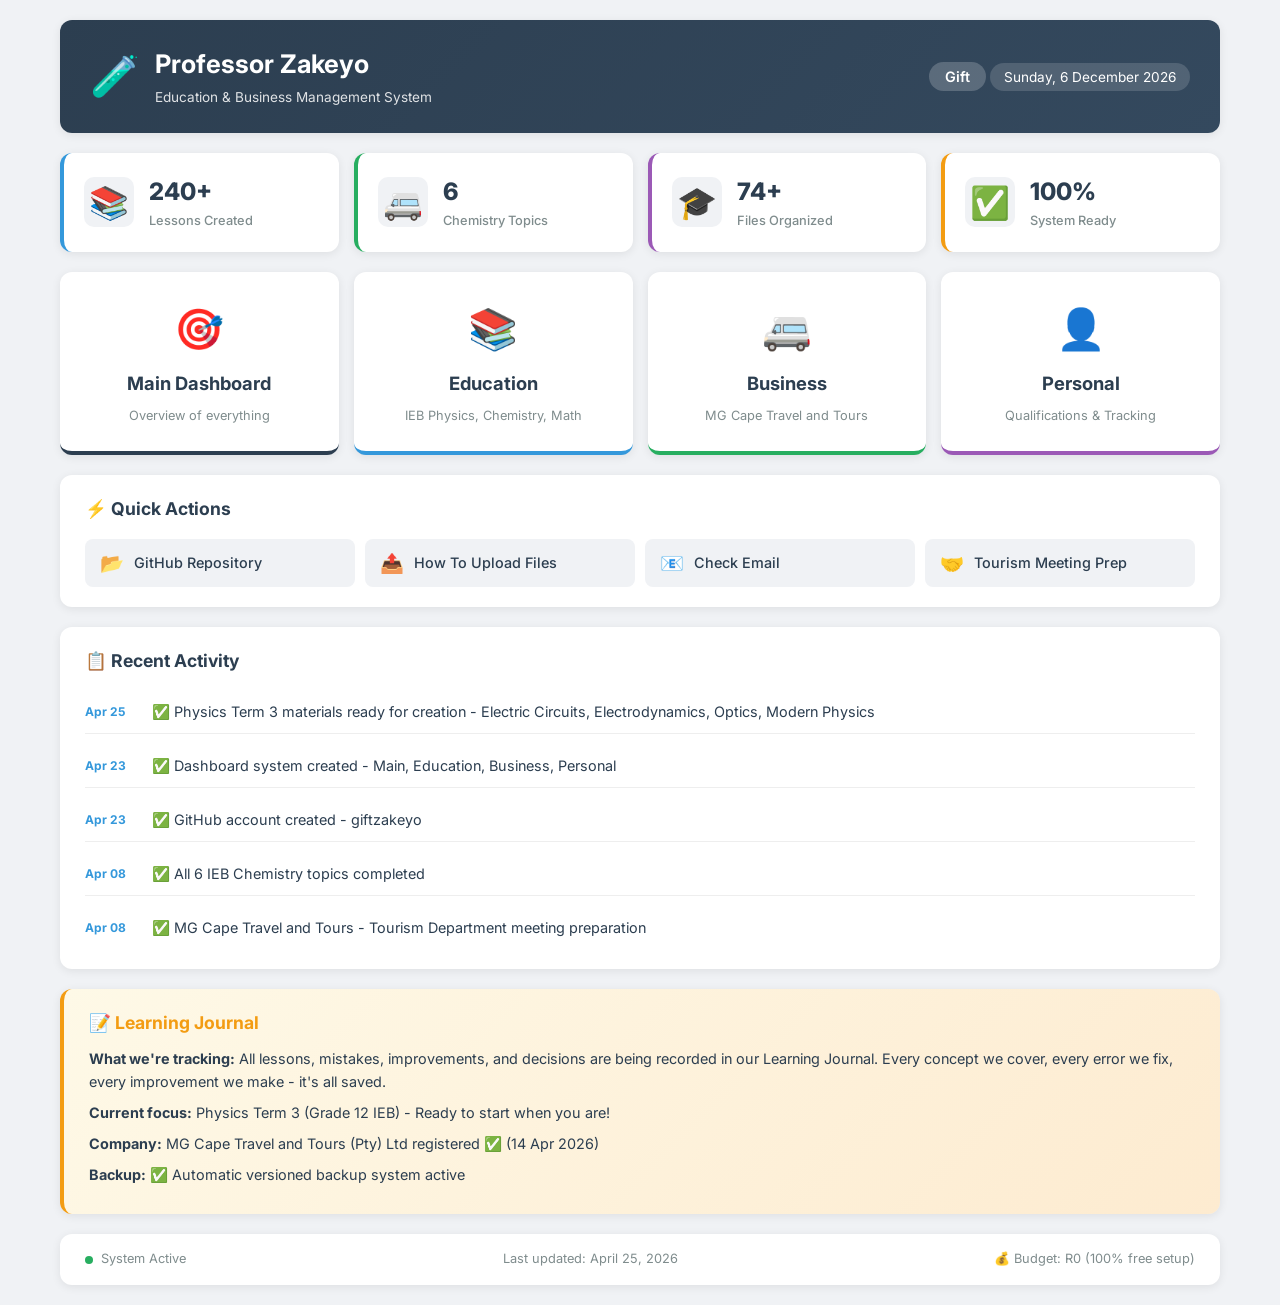
==== docs/index.html @ 8936907a "Initial commit: Complete Education & Business Management System" ====
<!DOCTYPE html>
<html lang="en">
<head>
    <meta charset="UTF-8">
    <meta name="viewport" content="width=device-width, initial-scale=1.0">
    <title>Professor Zakeyo - Education & Business Dashboard</title>
    <link rel="stylesheet" href="assets/css/dashboard.css">
    <link rel="preconnect" href="https://fonts.googleapis.com">
    <link href="https://fonts.googleapis.com/css2?family=Inter:wght@300;400;500;600;700;800&display=swap" rel="stylesheet">
</head>
<body>
    <div class="container">
        <!-- Header -->
        <header class="header">
            <div class="header-content">
                <div class="logo-area">
                    <span class="logo-icon">🧪</span>
                    <div>
                        <h1>Professor Zakeyo</h1>
                        <p class="subtitle">Education & Business Management System</p>
                    </div>
                </div>
                <div class="user-info">
                    <span class="user-badge">Gift</span>
                    <span id="current-date" class="date-badge"></span>
                </div>
            </div>
        </header>

        <!-- Quick Stats -->
        <section class="quick-stats">
            <div class="stat-card education">
                <div class="stat-icon">📚</div>
                <div class="stat-content">
                    <span class="stat-value" id="lessons-count">240+</span>
                    <span class="stat-label">Lessons Created</span>
                </div>
            </div>
            <div class="stat-card business">
                <div class="stat-icon">🚐</div>
                <div class="stat-content">
                    <span class="stat-value" id="topics-count">6</span>
                    <span class="stat-label">Chemistry Topics</span>
                </div>
            </div>
            <div class="stat-card personal">
                <div class="stat-icon">🎓</div>
                <div class="stat-content">
                    <span class="stat-value" id="resources-count">74+</span>
                    <span class="stat-label">Files Organized</span>
                </div>
            </div>
            <div class="stat-card achievement">
                <div class="stat-icon">✅</div>
                <div class="stat-content">
                    <span class="stat-value" id="completion">100%</span>
                    <span class="stat-label">System Ready</span>
                </div>
            </div>
        </section>

        <!-- Main Navigation -->
        <section class="nav-cards">
            <a href="pages/dashboard-main.html" class="nav-card main">
                <span class="nav-icon">🎯</span>
                <span class="nav-title">Main Dashboard</span>
                <span class="nav-desc">Overview of everything</span>
            </a>
            <a href="pages/dashboard-education.html" class="nav-card education-card">
                <span class="nav-icon">📚</span>
                <span class="nav-title">Education</span>
                <span class="nav-desc">IEB Physics, Chemistry, Math</span>
            </a>
            <a href="pages/dashboard-business.html" class="nav-card business-card">
                <span class="nav-icon">🚐</span>
                <span class="nav-title">Business</span>
                <span class="nav-desc">MG Cape Travel and Tours</span>
            </a>
            <a href="pages/dashboard-personal.html" class="nav-card personal-card">
                <span class="nav-icon">👤</span>
                <span class="nav-title">Personal</span>
                <span class="nav-desc">Qualifications & Tracking</span>
            </a>
        </section>

        <!-- Quick Actions -->
        <section class="quick-actions">
            <h2>⚡ Quick Actions</h2>
            <div class="action-grid">
                <button class="action-btn" onclick="window.open('https://github.com/giftzakeyo/Educational-Business-Management')">
                    <span class="action-icon">📂</span>
                    GitHub Repository
                </button>
                <button class="action-btn" onclick="window.open('https://github.com/giftzakeyo/Educational-Business-Management/blob/main/docs/Github_Upload_Guide.md')">
                    <span class="action-icon">📤</span>
                    How To Upload Files
                </button>
                <button class="action-btn" onclick="window.open('https://mail.google.com/')">
                    <span class="action-icon">📧</span>
                    Check Email
                </button>
                <button class="action-btn" onclick="window.open('pages/tourism-meeting.html')">
                    <span class="action-icon">🤝</span>
                    Tourism Meeting Prep
                </button>
            </div>
        </section>

        <!-- Recent Activity Feed -->
        <section class="activity-feed">
            <h2>📋 Recent Activity</h2>
            <div class="activity-list">
                <div class="activity-item">
                    <span class="activity-date">Apr 25</span>
                    <span class="activity-text">✅ Physics Term 3 materials ready for creation - Electric Circuits, Electrodynamics, Optics, Modern Physics</span>
                </div>
                <div class="activity-item">
                    <span class="activity-date">Apr 23</span>
                    <span class="activity-text">✅ Dashboard system created - Main, Education, Business, Personal</span>
                </div>
                <div class="activity-item">
                    <span class="activity-date">Apr 23</span>
                    <span class="activity-text">✅ GitHub account created - giftzakeyo</span>
                </div>
                <div class="activity-item">
                    <span class="activity-date">Apr 08</span>
                    <span class="activity-text">✅ All 6 IEB Chemistry topics completed</span>
                </div>
                <div class="activity-item">
                    <span class="activity-date">Apr 08</span>
                    <span class="activity-text">✅ MG Cape Travel and Tours - Tourism Department meeting preparation</span>
                </div>
            </div>
        </section>

        <!-- Learning Journal Note -->
        <section class="journal-note">
            <h2>📝 Learning Journal</h2>
            <div class="journal-entry">
                <p><strong>What we're tracking:</strong> All lessons, mistakes, improvements, and decisions are being recorded in our Learning Journal. Every concept we cover, every error we fix, every improvement we make - it's all saved.</p>
                <p><strong>Current focus:</strong> Physics Term 3 (Grade 12 IEB) - Ready to start when you are!</p>
                <p><strong>Company:</strong> MG Cape Travel and Tours (Pty) Ltd registered ✅ (14 Apr 2026)</p>
                <p><strong>Backup:</strong> ✅ Automatic versioned backup system active</p>
            </div>
        </section>

        <!-- Status Footer -->
        <footer class="status-bar">
            <div class="status-item">
                <span class="status-dot green"></span>
                <span>System Active</span>
            </div>
            <div class="status-item">
                <span>Last updated: April 25, 2026</span>
            </div>
            <div class="status-item">
                <span>💰 Budget: R0 (100% free setup)</span>
            </div>
        </footer>
    </div>

    <script src="assets/js/dashboard.js"></script>
</body>
</html>
---- docs/assets/css/dashboard.css ----
/* ==========================================
   PROFESSOR ZAKEYO DASHBOARD - Main Styles
   Zero budget, fully responsive
   ========================================== */

/* Reset & Base */
* {
    margin: 0;
    padding: 0;
    box-sizing: border-box;
}

:root {
    --primary: #2c3e50;
    --primary-light: #34495e;
    --accent-blue: #3498db;
    --accent-green: #27ae60;
    --accent-orange: #f39c12;
    --accent-purple: #9b59b6;
    --bg: #f0f2f5;
    --card-bg: #ffffff;
    --text: #2c3e50;
    --text-light: #7f8c8d;
    --shadow: 0 2px 10px rgba(0,0,0,0.08);
    --shadow-hover: 0 5px 20px rgba(0,0,0,0.12);
    --radius: 12px;
    --transition: all 0.3s ease;
}

body {
    font-family: 'Inter', -apple-system, BlinkMacSystemFont, sans-serif;
    background: var(--bg);
    color: var(--text);
    line-height: 1.6;
    min-height: 100vh;
}

.container {
    max-width: 1200px;
    margin: 0 auto;
    padding: 20px;
}

/* Header */
.header {
    background: linear-gradient(135deg, var(--primary) 0%, var(--primary-light) 100%);
    color: white;
    border-radius: var(--radius);
    padding: 24px 30px;
    margin-bottom: 20px;
    box-shadow: var(--shadow);
}

.header-content {
    display: flex;
    justify-content: space-between;
    align-items: center;
    flex-wrap: wrap;
    gap: 15px;
}

.logo-area {
    display: flex;
    align-items: center;
    gap: 15px;
}

.logo-icon {
    font-size: 2.5rem;
    line-height: 1;
}

.logo-area h1 {
    font-size: 1.6rem;
    font-weight: 700;
    margin: 0;
}

.subtitle {
    font-size: 0.85rem;
    opacity: 0.85;
    margin-top: 2px;
}

.user-badge {
    background: rgba(255,255,255,0.2);
    padding: 6px 16px;
    border-radius: 20px;
    font-weight: 600;
    font-size: 0.9rem;
}

.date-badge {
    background: rgba(255,255,255,0.15);
    padding: 6px 14px;
    border-radius: 20px;
    font-size: 0.85rem;
}

/* Quick Stats */
.quick-stats {
    display: grid;
    grid-template-columns: repeat(auto-fit, minmax(200px, 1fr));
    gap: 15px;
    margin-bottom: 20px;
}

.stat-card {
    background: var(--card-bg);
    border-radius: var(--radius);
    padding: 20px;
    display: flex;
    align-items: center;
    gap: 15px;
    box-shadow: var(--shadow);
    transition: var(--transition);
    border-left: 4px solid var(--accent-blue);
}

.stat-card:hover {
    transform: translateY(-2px);
    box-shadow: var(--shadow-hover);
}

.stat-card.education { border-left-color: var(--accent-blue); }
.stat-card.business { border-left-color: var(--accent-green); }
.stat-card.personal { border-left-color: var(--accent-purple); }
.stat-card.achievement { border-left-color: var(--accent-orange); }

.stat-icon {
    font-size: 2rem;
    width: 50px;
    height: 50px;
    display: flex;
    align-items: center;
    justify-content: center;
    background: var(--bg);
    border-radius: 10px;
}

.stat-content {
    display: flex;
    flex-direction: column;
}

.stat-value {
    font-size: 1.5rem;
    font-weight: 800;
    color: var(--primary);
}

.stat-label {
    font-size: 0.8rem;
    color: var(--text-light);
    font-weight: 500;
}

/* Navigation Cards */
.nav-cards {
    display: grid;
    grid-template-columns: repeat(auto-fit, minmax(240px, 1fr));
    gap: 15px;
    margin-bottom: 20px;
}

.nav-card {
    background: var(--card-bg);
    border-radius: var(--radius);
    padding: 25px;
    text-decoration: none;
    color: var(--text);
    box-shadow: var(--shadow);
    transition: var(--transition);
    display: flex;
    flex-direction: column;
    align-items: center;
    text-align: center;
    gap: 8px;
    border-bottom: 4px solid transparent;
}

.nav-card:hover {
    transform: translateY(-3px);
    box-shadow: var(--shadow-hover);
}

.nav-card.main { border-bottom-color: var(--primary); }
.nav-card.education-card { border-bottom-color: var(--accent-blue); }
.nav-card.business-card { border-bottom-color: var(--accent-green); }
.nav-card.personal-card { border-bottom-color: var(--accent-purple); }

.nav-icon {
    font-size: 2.5rem;
}

.nav-title {
    font-size: 1.15rem;
    font-weight: 700;
}

.nav-desc {
    font-size: 0.8rem;
    color: var(--text-light);
}

/* Quick Actions */
.quick-actions {
    background: var(--card-bg);
    border-radius: var(--radius);
    padding: 20px 25px;
    box-shadow: var(--shadow);
    margin-bottom: 20px;
}

.quick-actions h2 {
    font-size: 1.1rem;
    margin-bottom: 15px;
    color: var(--primary);
}

.action-grid {
    display: grid;
    grid-template-columns: repeat(auto-fit, minmax(200px, 1fr));
    gap: 10px;
}

.action-btn {
    background: var(--bg);
    border: none;
    border-radius: 8px;
    padding: 12px 15px;
    cursor: pointer;
    transition: var(--transition);
    font-size: 0.9rem;
    font-weight: 500;
    color: var(--text);
    text-align: left;
    display: flex;
    align-items: center;
    gap: 10px;
    font-family: inherit;
}

.action-btn:hover {
    background: var(--primary);
    color: white;
}

.action-icon {
    font-size: 1.2rem;
}

/* Activity Feed */
.activity-feed {
    background: var(--card-bg);
    border-radius: var(--radius);
    padding: 20px 25px;
    box-shadow: var(--shadow);
    margin-bottom: 20px;
}

.activity-feed h2 {
    font-size: 1.1rem;
    margin-bottom: 15px;
    color: var(--primary);
}

.activity-list {
    display: flex;
    flex-direction: column;
    gap: 10px;
}

.activity-item {
    display: flex;
    align-items: flex-start;
    gap: 12px;
    padding: 10px 0;
    border-bottom: 1px solid #eee;
}

.activity-item:last-child {
    border-bottom: none;
}

.activity-date {
    font-size: 0.75rem;
    font-weight: 700;
    color: var(--accent-blue);
    white-space: nowrap;
    min-width: 55px;
    padding-top: 2px;
}

.activity-text {
    font-size: 0.9rem;
    color: var(--text);
}

/* Journal Note */
.journal-note {
    background: linear-gradient(135deg, #fef9e7 0%, #fdebd0 100%);
    border-radius: var(--radius);
    padding: 20px 25px;
    box-shadow: var(--shadow);
    margin-bottom: 20px;
    border-left: 4px solid var(--accent-orange);
}

.journal-note h2 {
    font-size: 1.1rem;
    margin-bottom: 10px;
    color: var(--accent-orange);
}

.journal-entry p {
    font-size: 0.9rem;
    margin-bottom: 8px;
}

/* Status Bar */
.status-bar {
    background: var(--card-bg);
    border-radius: var(--radius);
    padding: 15px 25px;
    box-shadow: var(--shadow);
    display: flex;
    justify-content: space-between;
    align-items: center;
    flex-wrap: wrap;
    gap: 10px;
    font-size: 0.8rem;
    color: var(--text-light);
}

.status-item {
    display: flex;
    align-items: center;
    gap: 8px;
}

.status-dot {
    width: 8px;
    height: 8px;
    border-radius: 50%;
    display: inline-block;
}

.status-dot.green {
    background: var(--accent-green);
    animation: pulse 2s infinite;
}

@keyframes pulse {
    0%, 100% { opacity: 1; }
    50% { opacity: 0.5; }
}

/* Responsive */
@media (max-width: 768px) {
    .container {
        padding: 10px;
    }
    
    .header {
        padding: 18px 20px;
    }
    
    .header-content {
        flex-direction: column;
        text-align: center;
    }
    
    .logo-area {
        flex-direction: column;
    }
    
    .logo-area h1 {
        font-size: 1.3rem;
    }
    
    .quick-stats {
        grid-template-columns: repeat(2, 1fr);
    }
    
    .nav-cards {
        grid-template-columns: 1fr;
    }
    
    .action-grid {
        grid-template-columns: 1fr;
    }
    
    .status-bar {
        flex-direction: column;
        text-align: center;
    }
}

@media (max-width: 480px) {
    .quick-stats {
        grid-template-columns: 1fr;
    }
    
    .stat-card {
        padding: 15px;
    }
}
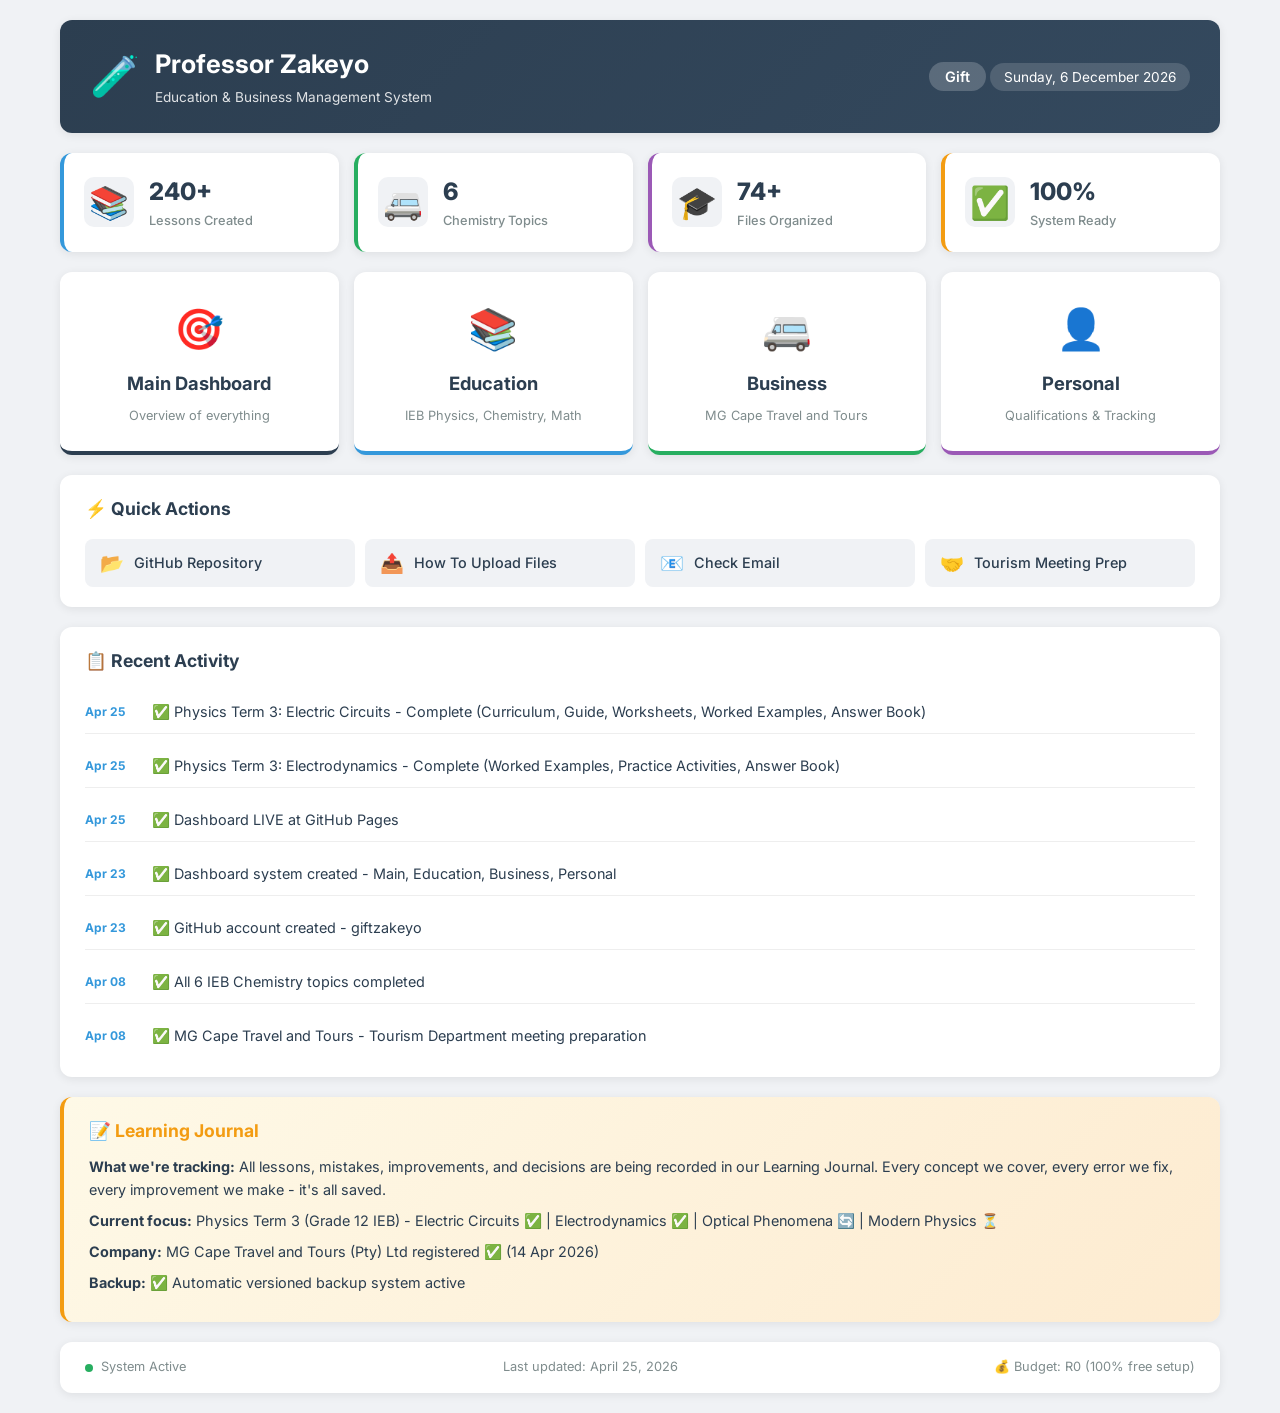
==== commit 7a55ed6b: "Update dashboard - Term 3 progress, activity feed, education page" ====
--- a/docs/index.html
+++ b/docs/index.html
@@ -112,7 +112,15 @@
             <div class="activity-list">
                 <div class="activity-item">
                     <span class="activity-date">Apr 25</span>
-                    <span class="activity-text">✅ Physics Term 3 materials ready for creation - Electric Circuits, Electrodynamics, Optics, Modern Physics</span>
+                    <span class="activity-text">✅ Physics Term 3: Electric Circuits - Complete (Curriculum, Guide, Worksheets, Worked Examples, Answer Book)</span>
+                </div>
+                <div class="activity-item">
+                    <span class="activity-date">Apr 25</span>
+                    <span class="activity-text">✅ Physics Term 3: Electrodynamics - Complete (Worked Examples, Practice Activities, Answer Book)</span>
+                </div>
+                <div class="activity-item">
+                    <span class="activity-date">Apr 25</span>
+                    <span class="activity-text">✅ Dashboard LIVE at GitHub Pages</span>
                 </div>
                 <div class="activity-item">
                     <span class="activity-date">Apr 23</span>
@@ -138,7 +146,7 @@
             <h2>📝 Learning Journal</h2>
             <div class="journal-entry">
                 <p><strong>What we're tracking:</strong> All lessons, mistakes, improvements, and decisions are being recorded in our Learning Journal. Every concept we cover, every error we fix, every improvement we make - it's all saved.</p>
-                <p><strong>Current focus:</strong> Physics Term 3 (Grade 12 IEB) - Ready to start when you are!</p>
+                <p><strong>Current focus:</strong> Physics Term 3 (Grade 12 IEB) - Electric Circuits ✅ | Electrodynamics ✅ | Optical Phenomena 🔄 | Modern Physics ⏳</p>
                 <p><strong>Company:</strong> MG Cape Travel and Tours (Pty) Ltd registered ✅ (14 Apr 2026)</p>
                 <p><strong>Backup:</strong> ✅ Automatic versioned backup system active</p>
             </div>
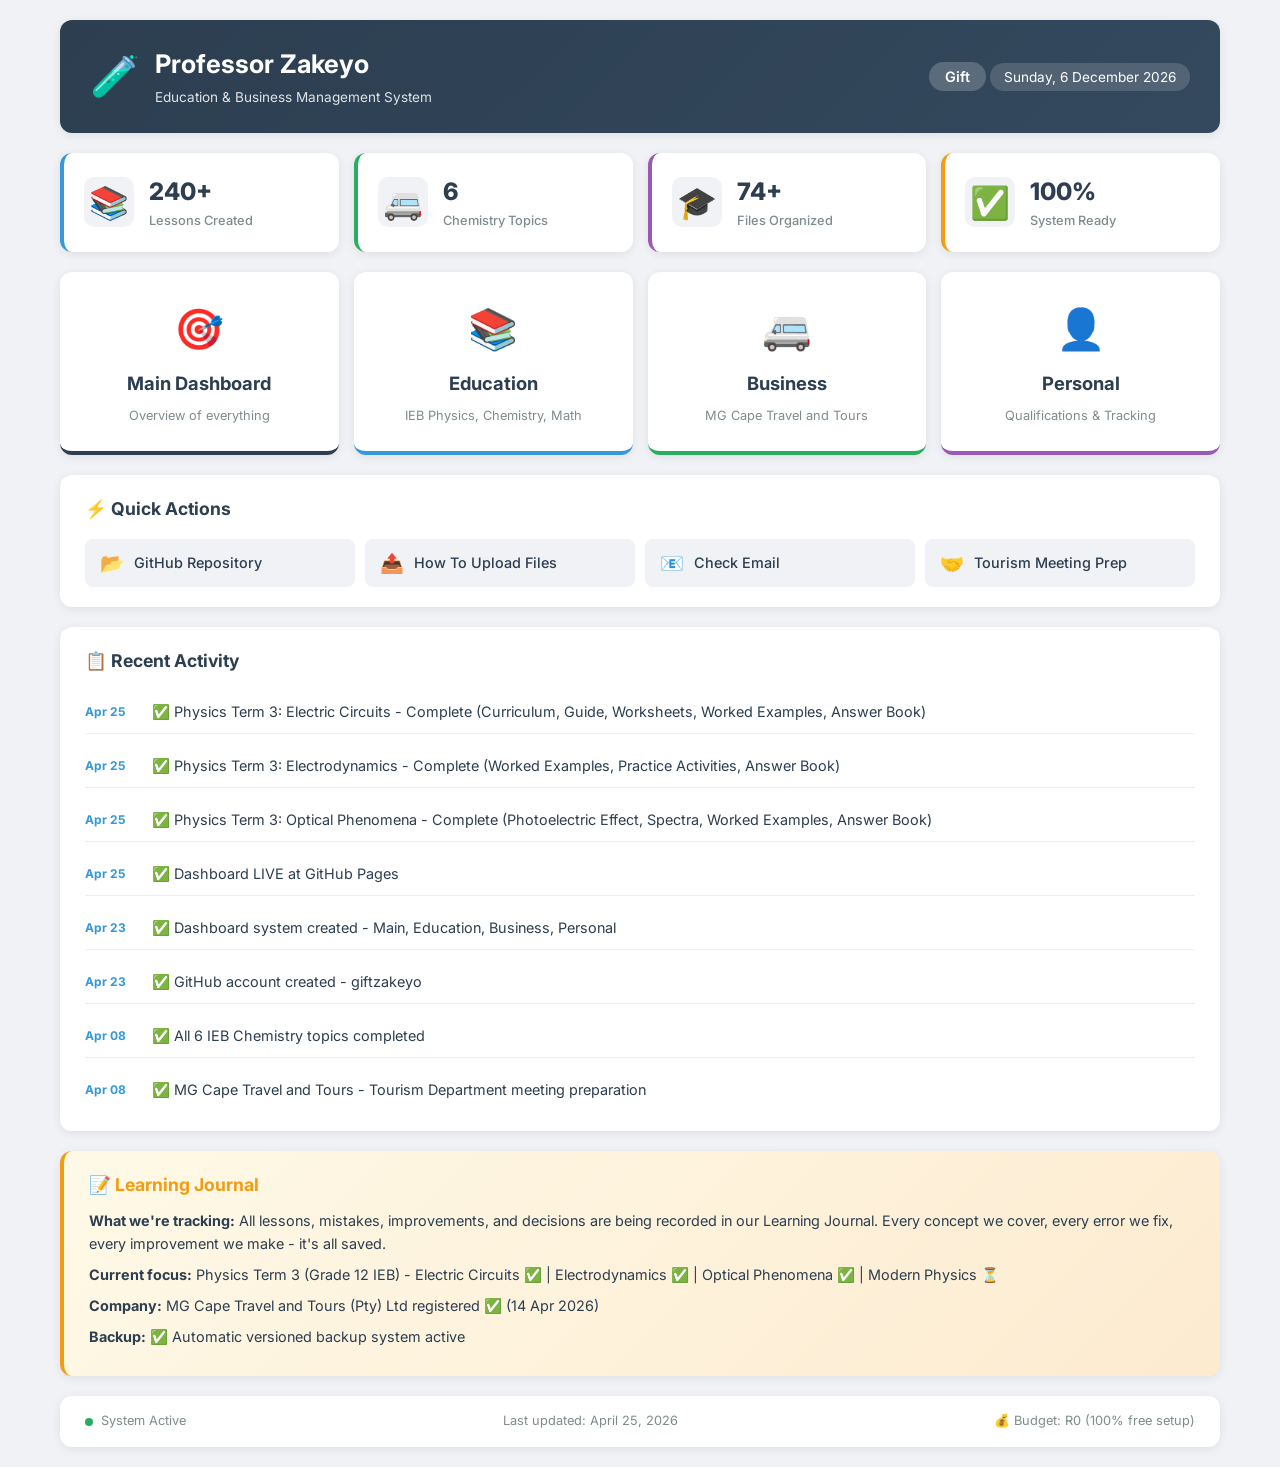
==== commit 9b03aae9: "Add Optical Phenomena - worked examples, practice activities, answer book + update dashboard" ====
--- a/docs/index.html
+++ b/docs/index.html
@@ -120,6 +120,10 @@
                 </div>
                 <div class="activity-item">
                     <span class="activity-date">Apr 25</span>
+                    <span class="activity-text">✅ Physics Term 3: Optical Phenomena - Complete (Photoelectric Effect, Spectra, Worked Examples, Answer Book)</span>
+                </div>
+                <div class="activity-item">
+                    <span class="activity-date">Apr 25</span>
                     <span class="activity-text">✅ Dashboard LIVE at GitHub Pages</span>
                 </div>
                 <div class="activity-item">
@@ -146,7 +150,7 @@
             <h2>📝 Learning Journal</h2>
             <div class="journal-entry">
                 <p><strong>What we're tracking:</strong> All lessons, mistakes, improvements, and decisions are being recorded in our Learning Journal. Every concept we cover, every error we fix, every improvement we make - it's all saved.</p>
-                <p><strong>Current focus:</strong> Physics Term 3 (Grade 12 IEB) - Electric Circuits ✅ | Electrodynamics ✅ | Optical Phenomena 🔄 | Modern Physics ⏳</p>
+                <p><strong>Current focus:</strong> Physics Term 3 (Grade 12 IEB) - Electric Circuits ✅ | Electrodynamics ✅ | Optical Phenomena ✅ | Modern Physics ⏳</p>
                 <p><strong>Company:</strong> MG Cape Travel and Tours (Pty) Ltd registered ✅ (14 Apr 2026)</p>
                 <p><strong>Backup:</strong> ✅ Automatic versioned backup system active</p>
             </div>
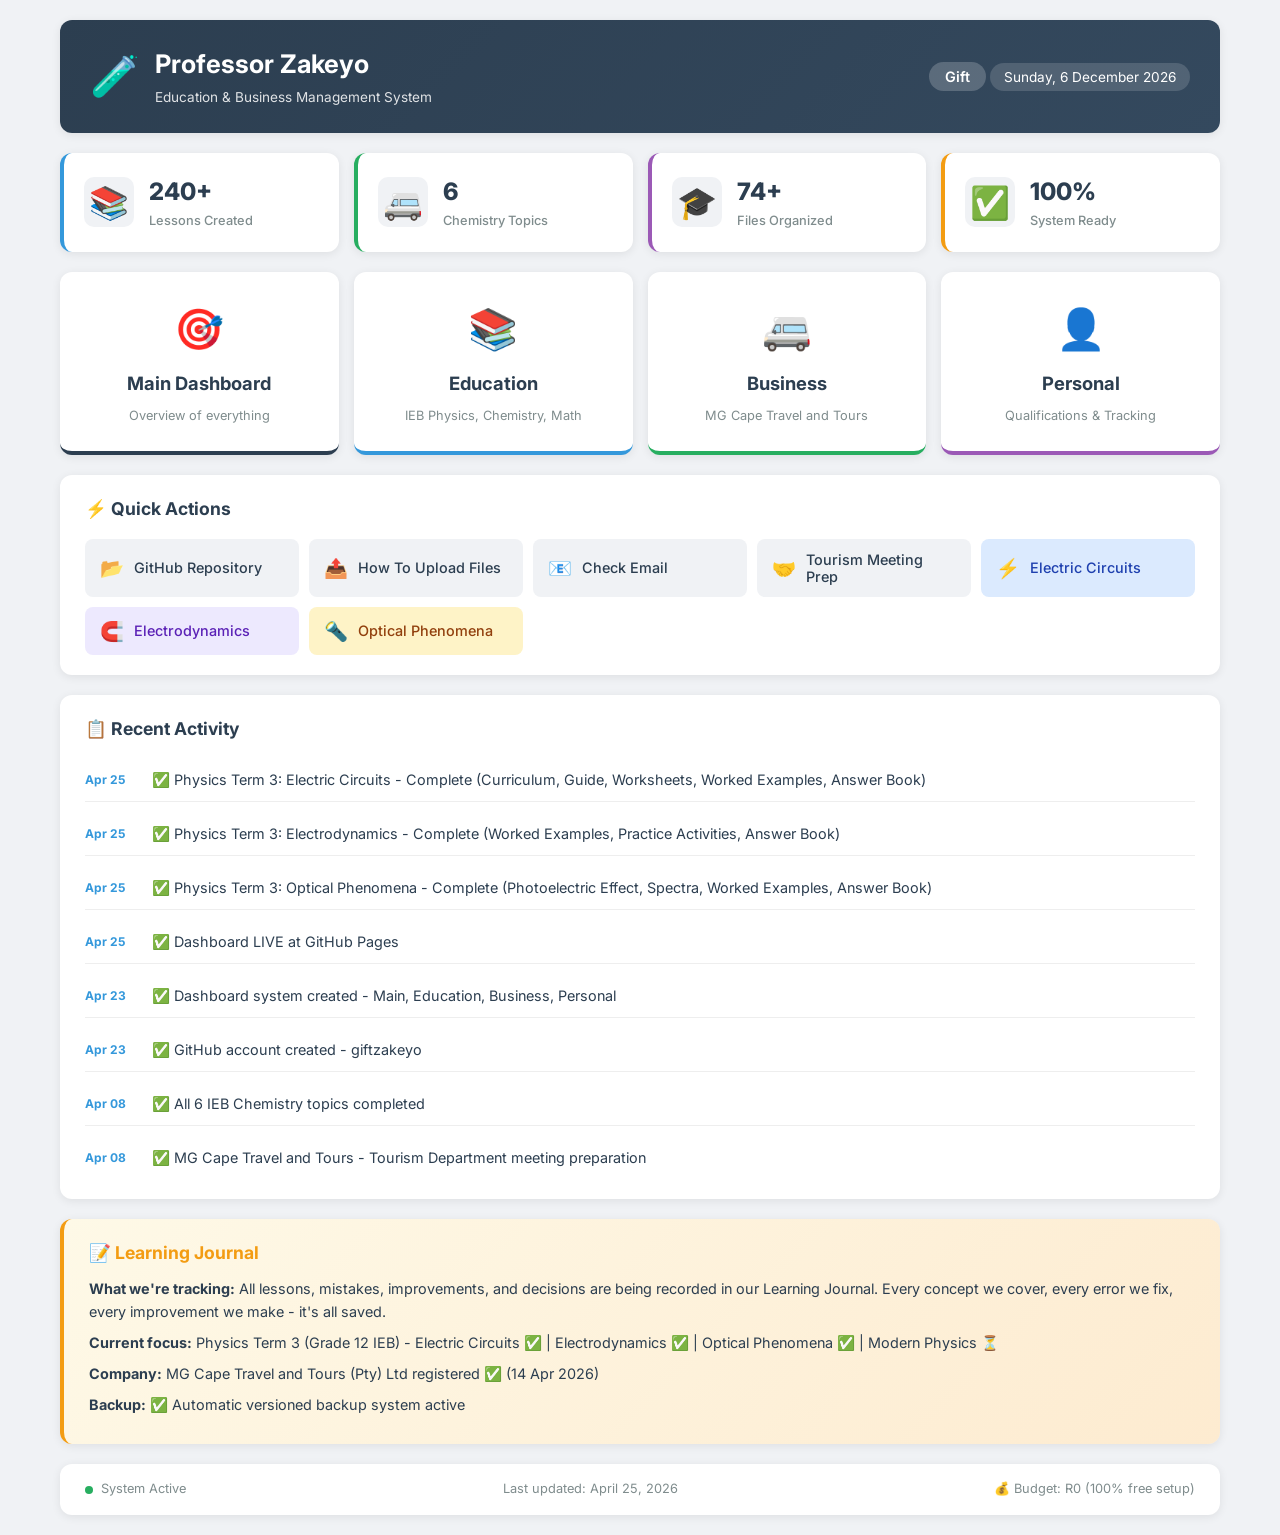
==== commit f135f239: "Add interactive HTML practice pages for all 3 Term 3 physics topics + link from dashboard" ====
--- a/docs/index.html
+++ b/docs/index.html
@@ -103,6 +103,18 @@
                     <span class="action-icon">🤝</span>
                     Tourism Meeting Prep
                 </button>
+                <button class="action-btn" onclick="window.open('pages/electric-circuits-practice.html')" style="background:#dbeafe;color:#1e40af;">
+                    <span class="action-icon">⚡</span>
+                    Electric Circuits
+                </button>
+                <button class="action-btn" onclick="window.open('pages/electrodynamics-practice.html')" style="background:#ede9fe;color:#5b21b6;">
+                    <span class="action-icon">🧲</span>
+                    Electrodynamics
+                </button>
+                <button class="action-btn" onclick="window.open('pages/optical-phenomena-practice.html')" style="background:#fef3c7;color:#92400e;">
+                    <span class="action-icon">🔦</span>
+                    Optical Phenomena
+                </button>
             </div>
         </section>
 
